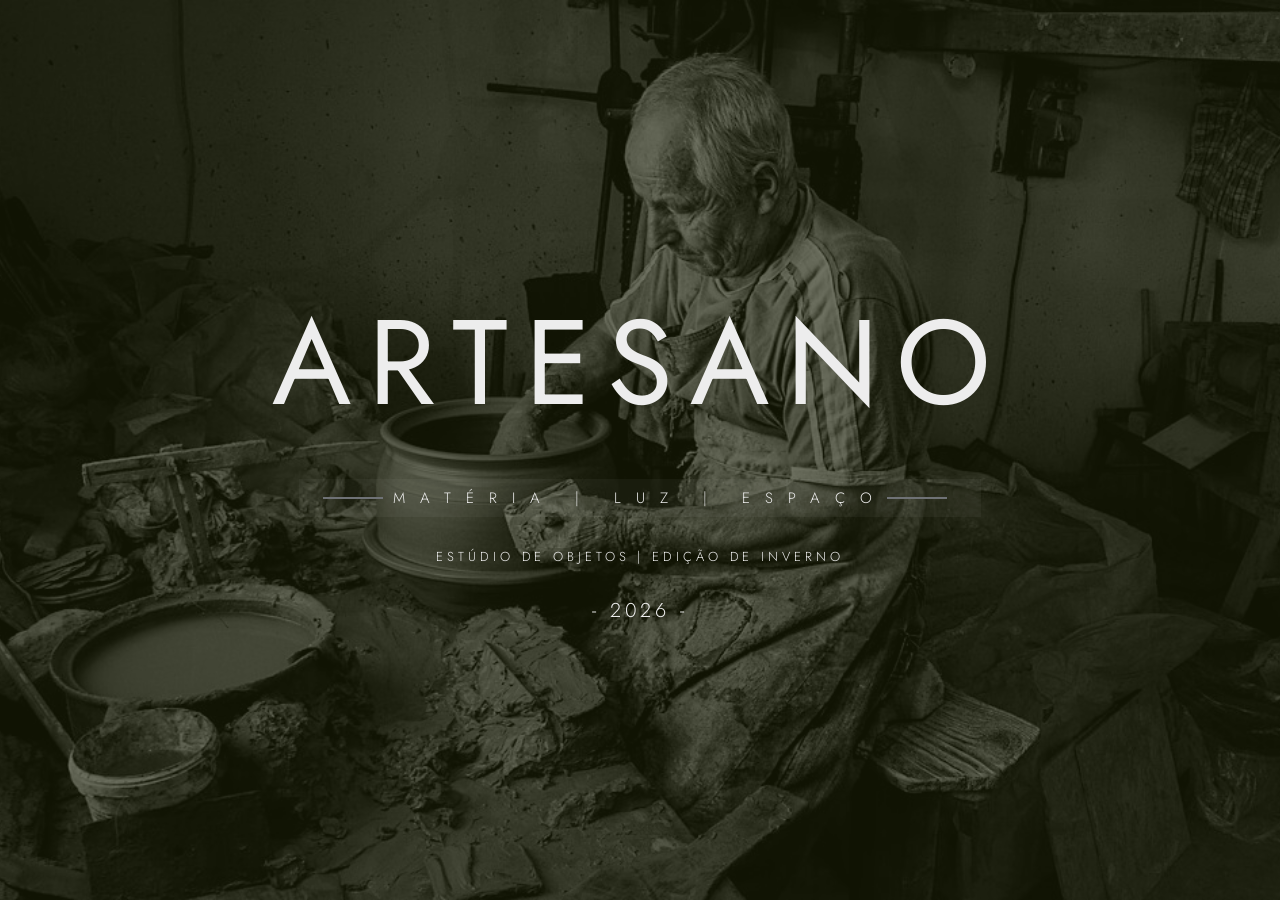
==== index.html @ 6c8c68c2 "atualização da pagina Artesano" ====
<!DOCTYPE html>
<html lang="pt-BR">
<head>
    <meta charset="UTF-8">
    <meta name="viewport" content="width=device-width, initial-scale=1.0">
    <title>Artesano</title>

    <link rel="preconnect" href="https://fonts.googleapis.com">
    <link rel="preconnect" href="https://fonts.gstatic.com" crossorigin>
    <link href="https://fonts.googleapis.com/css2?family=Cormorant+Garamond:ital,wght@0,300;0,400;1,300&family=Jost:wght@300;400;500&display=swap" rel="stylesheet">

    <link rel="stylesheet" href="style.css">
</head>
<body>
    <section id="hero">
        <img src="img/hero-atelie.jpg" alt="artesão esculpindo uma peça">

        <div>
            <h1>ARTESANO</h1>
            <h2>MATÉRIA | LUZ | ESPAÇO</h2>
            <p>ESTÚDIO DE OBJETOS | EDIÇÃO DE INVERNO</p>
            <p><span>- 2026 -</span></p>
        </div>
    </section>
</body>
</html>
---- style.css ----
* {
    margin: 0;
    padding: 0;
    box-sizing: border-box;
}

body {
    font-family: 'Jost', sans-serif;
    color: #ededed;
    background-color: #2c1d0a;
}

#hero {
    position: relative;
    width: 100%;
    height: 100vh; 
    display: flex;
    justify-content: center;
    align-items: center; 
    text-align: center;
    z-index: 1; 
}

#hero img {
    position: absolute;
    top: 0;
    left: 0;
    width: 100%;
    height: 100%;
    object-fit: cover; 
    z-index: -2; 
}

#hero::before {
    content: "";
    position: absolute;
    top: 0;
    left: 0;
    width: 100%;
    height: 100%;
    background-color: #1b1f05c8;
    opacity: 0.8; 
    z-index: -1; 
}

#hero div {
    display: flex;
    flex-direction: column; 
    align-items: center;
    gap: 30px;
}

#hero h1 {
    font-weight: 400;
    font-size: 120px;
    letter-spacing: 0.14em;
}

#hero h2 {
    display: flex;
    align-items: center;
    font-weight: 300;
    font-size: 15px;
    letter-spacing: 1em;
    background-color: rgba(255, 255, 255, 0.04); 
    padding: 8px 24px; 
}

#hero h2::before,
#hero h2::after {
    content: "";
    display: block;
    width: 60px; 
    border-top: 2px solid #6f7276; 
}

#hero h2::before , #hero h2::after {
    margin-right: 10px;
}

#hero p {
    font-weight: 300;
    font-size: 13px;
    letter-spacing: 0.30em;
}

span {
  font-size: 20px;  
}
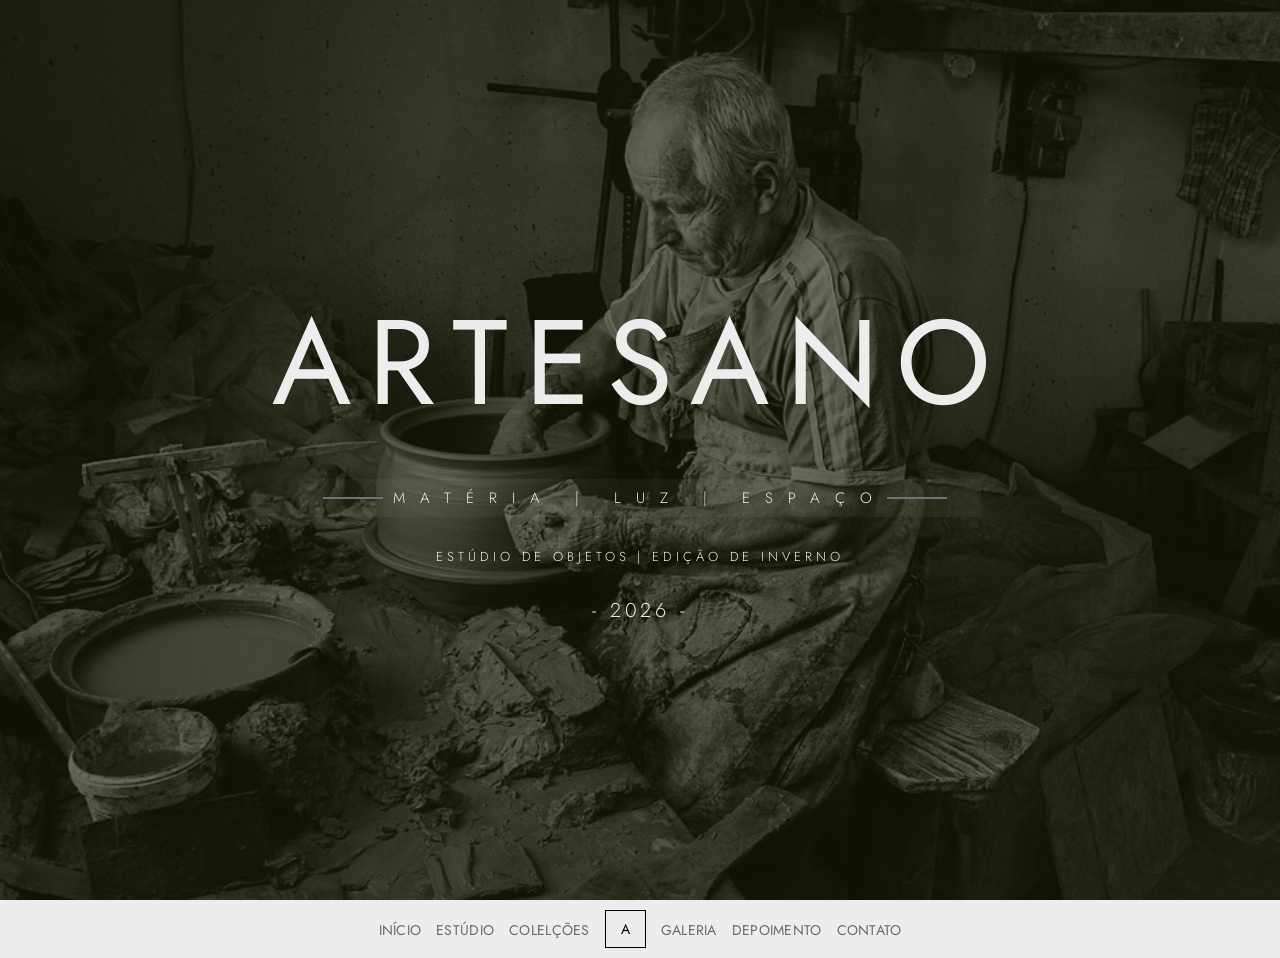
==== commit 1a026efd: "construção de barra de navegação" ====
--- a/index.html
+++ b/index.html
@@ -22,5 +22,18 @@
             <p><span>- 2026 -</span></p>
         </div>
     </section>
+
+    <nav class="menu">
+        <ul class="menu-list">
+            <li class="menu-item"> <a href="#" class="menu-link">INÍCIO</a></li>
+            <li class="menu-item"> <a href="#" class="menu-link">ESTÚDIO</a></li>
+            <li class="menu-item"> <a href="#" class="menu-link">COLELÇÕES</a></li>
+            <li class="menu-item" id="menu-logo"> <a href="#" class="menu-link">A</a></li>
+            <li class="menu-item"> <a href="#" class="menu-link">GALERIA</a></li>
+            <li class="menu-item"> <a href="#" class="menu-link">DEPOIMENTO</a></li>
+            <li class="menu-item"> <a href="#" class="menu-link">CONTATO</a></li>
+        </ul>
+    </nav>
+
 </body>
 </html>
--- a/style.css
+++ b/style.css
@@ -86,4 +86,52 @@
 
 span {
   font-size: 20px;  
+}
+
+.menu {
+    background-color: #ededed;
+    color: black;
+    display: block;
+    padding: 10px;
+    
+}
+
+.menu-list {
+    list-style: none;
+    display: flex;
+    flex-wrap: wrap;
+    justify-content: center;
+    align-items: center;
+    gap: 15px;
+}
+
+.menu-item {
+
+}
+
+.menu-link {
+    text-decoration: none;
+    color: #6a6a6a;
+    font-size: 14px;
+    text-transform: uppercase;
+    letter-spacing: 0.28px;
+}
+
+#menu-logo a {
+    display: block;
+    border: 1px solid #000;
+    padding: 8px 15px;
+    text-align: center;
+    color: #000;
+    letter-spacing: 0;
+}
+
+#menu-logo a:hover {
+    color: #6a6a6a;
+    border-color: #6a6a6a;
+}
+
+.menu-item :hover {
+    color: #000;
+    
 }
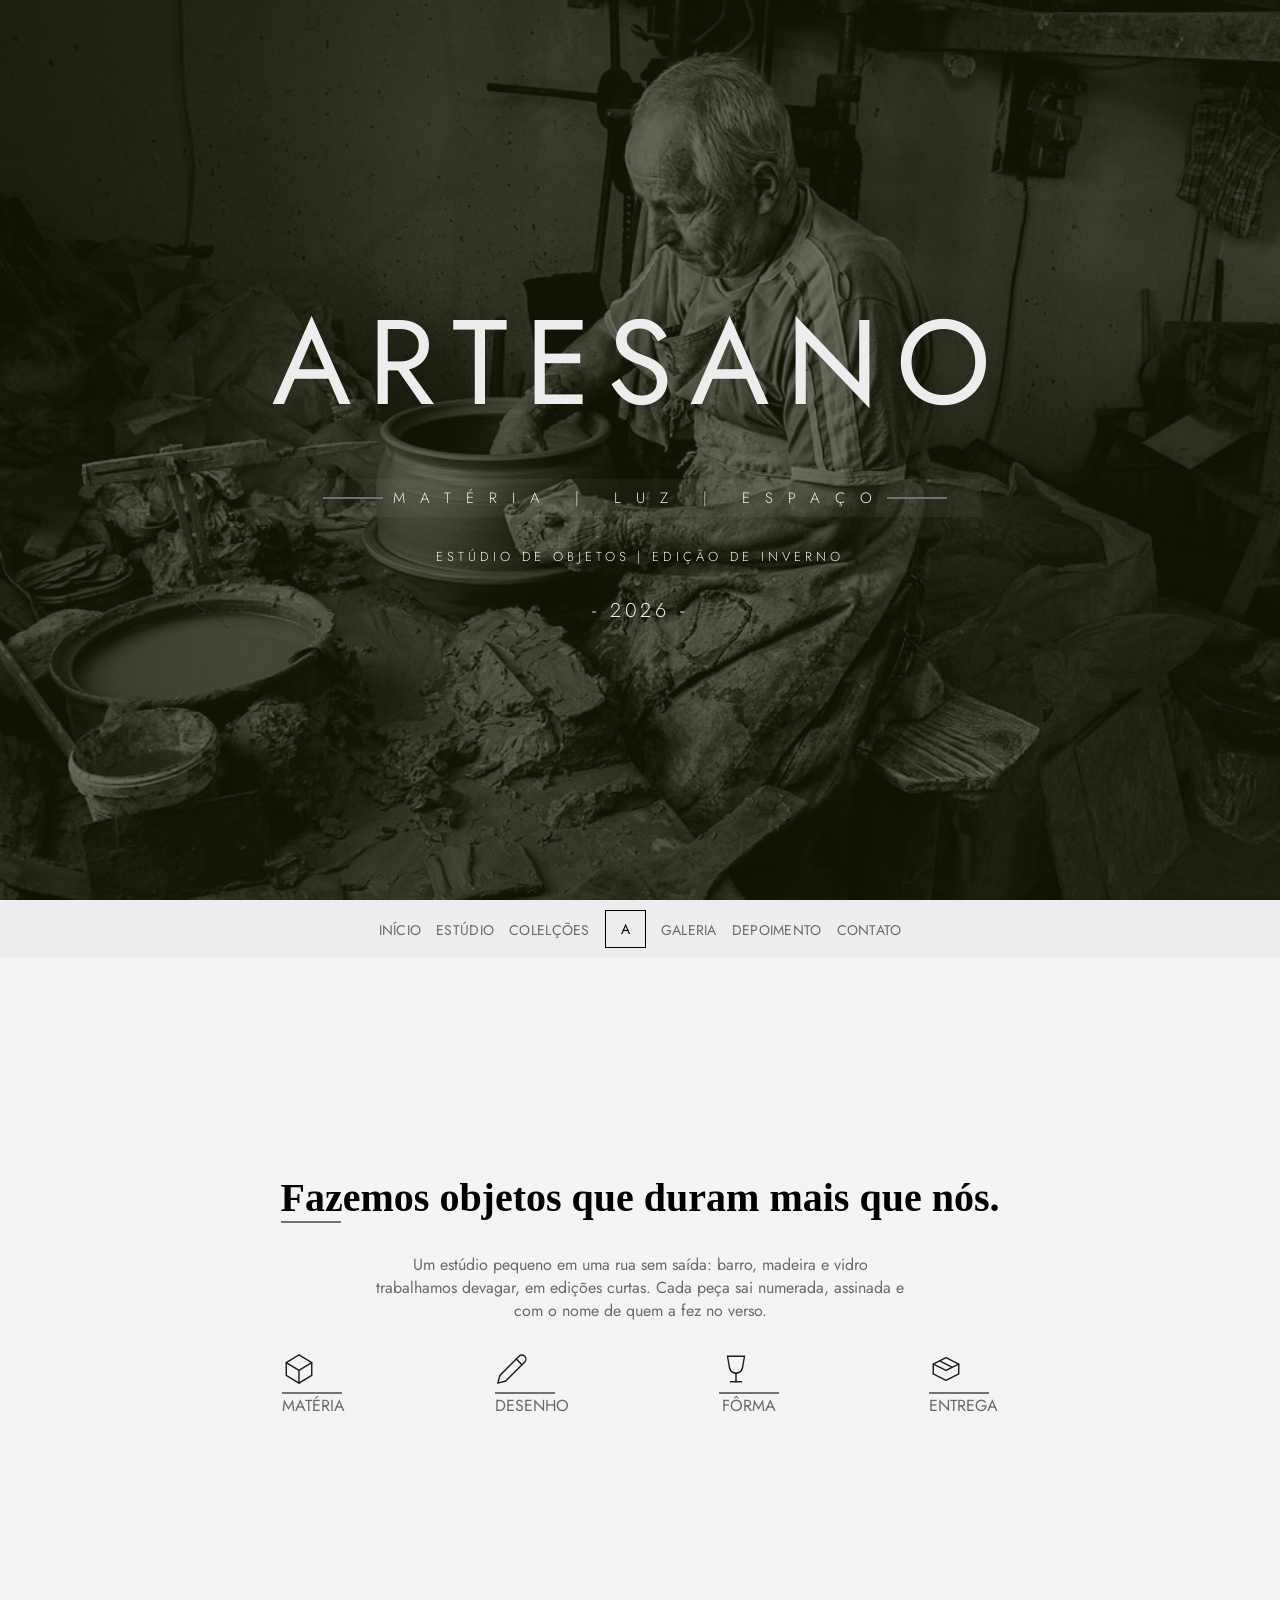
==== commit abcbae7c: "pagina de estudio" ====
--- a/index.html
+++ b/index.html
@@ -35,5 +35,35 @@
         </ul>
     </nav>
 
+    <section id="estudio">
+        <h2 id="h2-estudio">Fazemos objetos que duram mais que nós.</h2>
+
+        <p id="p-estudio">
+            Um estúdio pequeno em uma rua sem saída: barro, madeira e vidro <br>
+            trabalhamos devagar, em edições curtas. Cada peça sai numerada, assinada e <br>
+            com o nome de quem a fez no verso.
+        </p>
+
+        <div id="estudio-itens">
+            <div>
+                <img src="img/icone-materia.svg" alt="caixa">
+                <p>MATÉRIA</p>
+            </div>
+            <div>
+                <img src="img/icone-desenho.svg" alt="caneta">
+                <p>DESENHO</p>
+            </div>
+            <div>
+                <img src="img/icone-forma.svg" alt="taça">
+                <p>FÔRMA</p>
+            </div>
+            <div>
+                <img src="img/icone-entrega.svg" alt="pacote">
+                <p>ENTREGA</p>
+            </div>
+        </div>
+
+    </section>
+
 </body>
 </html>
--- a/style.css
+++ b/style.css
@@ -105,10 +105,6 @@
     gap: 15px;
 }
 
-.menu-item {
-
-}
-
 .menu-link {
     text-decoration: none;
     color: #6a6a6a;
@@ -133,5 +129,45 @@
 
 .menu-item :hover {
     color: #000;
-    
+}
+
+#estudio {
+    background-color: #f4f4f5;
+    color: #000;
+    height: 75vh;
+    display: flex;
+    flex-direction: column;
+    justify-content: center;
+    align-items: center;
+    gap: 30px;
+}
+
+#h2-estudio {
+    font-size: 40px;
+    font-family: Cormorant Garamond;
+}
+
+#estudio h2::after {
+    content: "";
+    display: block;
+    width: 60px; 
+    border-top: 2px solid #6f7276; 
+}
+
+#estudio p {
+    max-width: 600px;
+    text-align: center;
+    color: #6a6a6a;
+}
+
+#estudio-itens {
+    display: flex;
+    gap: 150px;
+}
+
+#estudio-itens div p::before {
+    content: "";
+    display: block;
+    width: 60px; 
+    border-top: 2px solid #6f7276;
 }
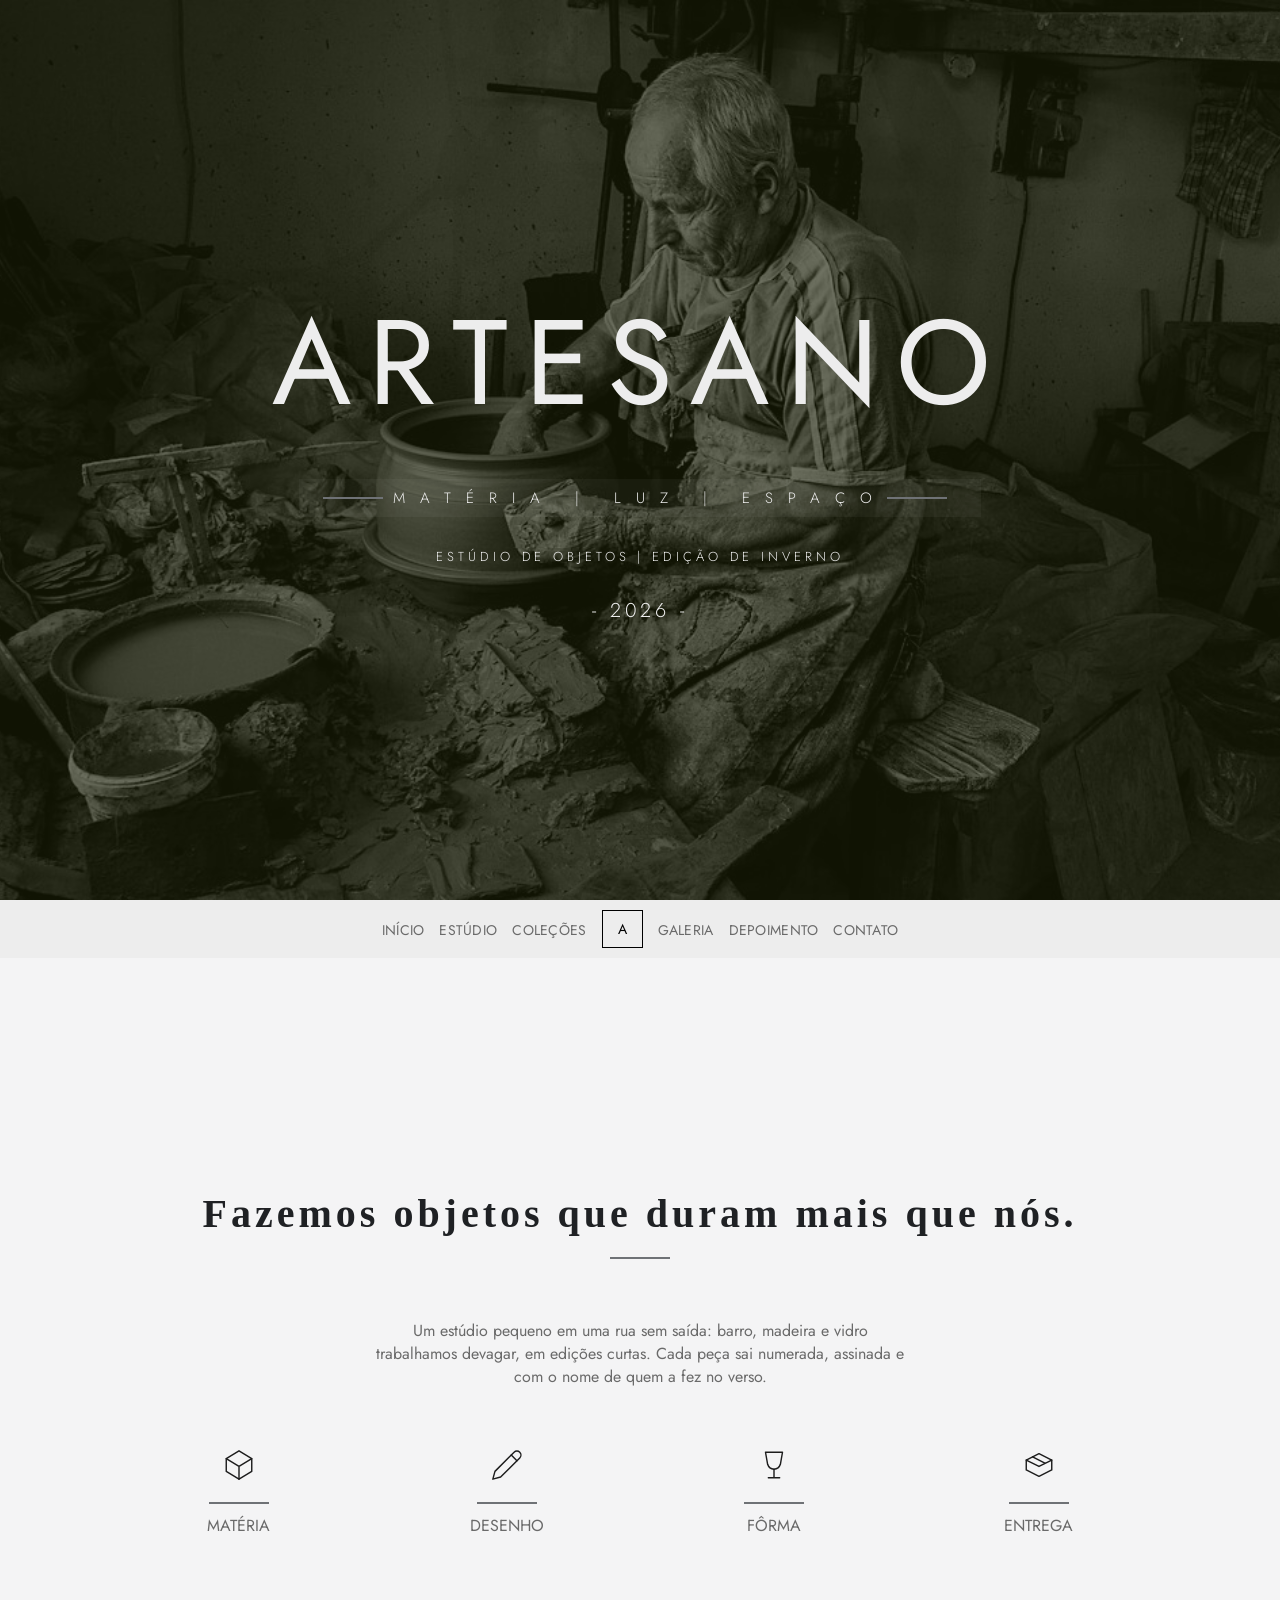
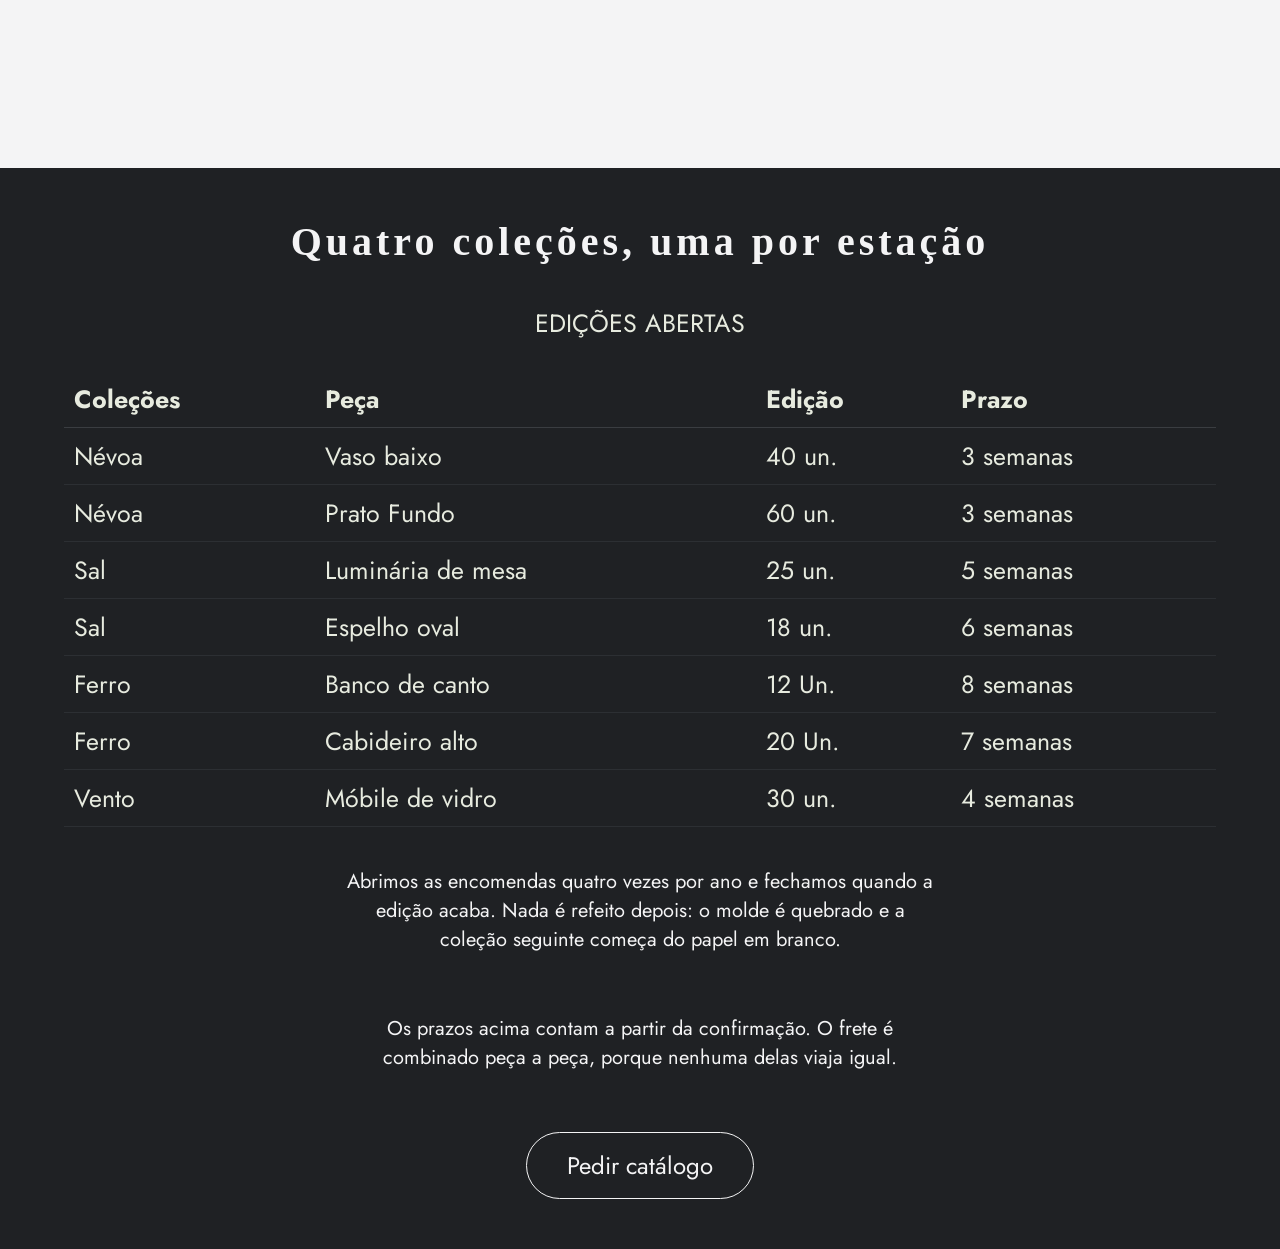
==== commit 7bdae833: "adicionando pagina de tabela de coleções" ====
--- a/index.html
+++ b/index.html
@@ -25,9 +25,9 @@
 
     <nav class="menu">
         <ul class="menu-list">
-            <li class="menu-item"> <a href="#" class="menu-link">INÍCIO</a></li>
-            <li class="menu-item"> <a href="#" class="menu-link">ESTÚDIO</a></li>
-            <li class="menu-item"> <a href="#" class="menu-link">COLELÇÕES</a></li>
+            <li class="menu-item"> <a href="#hero" class="menu-link">INÍCIO</a></li>
+            <li class="menu-item"> <a href="#estudio" class="menu-link">ESTÚDIO</a></li>
+            <li class="menu-item"> <a href="#colecoes" class="menu-link">COLEÇÕES</a></li>
             <li class="menu-item" id="menu-logo"> <a href="#" class="menu-link">A</a></li>
             <li class="menu-item"> <a href="#" class="menu-link">GALERIA</a></li>
             <li class="menu-item"> <a href="#" class="menu-link">DEPOIMENTO</a></li>
@@ -35,9 +35,9 @@
         </ul>
     </nav>
 
-    <section id="estudio">
-        <h2 id="h2-estudio">Fazemos objetos que duram mais que nós.</h2>
-
+    <section id="estudio" class="light">
+        <h2 id="h2-estudio" class="section-titlle">Fazemos objetos que duram mais que nós.</h2>
+        
         <p id="p-estudio">
             Um estúdio pequeno em uma rua sem saída: barro, madeira e vidro <br>
             trabalhamos devagar, em edições curtas. Cada peça sai numerada, assinada e <br>
@@ -65,5 +65,76 @@
 
     </section>
 
+    <section id="colecoes" class="dark">
+        <h2 id="h2-colecoes" class="section-titlle"> Quatro coleções, uma por estação</h2>
+
+        <table>
+            <caption>EDIÇÕES ABERTAS</caption>
+            <thead>
+                <tr>
+                    <th>Coleções</th>
+                    <th>Peça</th>
+                    <th>Edição</th>
+                    <th>Prazo</th>
+                </tr>
+                <tr>
+                    <td>Névoa</td>
+                    <td>Vaso baixo</td>
+                    <td>40 un.</td>
+                    <td>3 semanas</td>
+                </tr>
+                <tr>
+                    <td>Névoa</td>
+                    <td>Prato Fundo</td>
+                    <td>60 un.</td>
+                    <td>3 semanas</td>
+                </tr>
+                <tr>
+                    <td>Sal</td>
+                    <td>Luminária de mesa</td>
+                    <td>25 un.</td>
+                    <td>5 semanas</td>
+                </tr>
+                <tr>
+                    <td>Sal</td>
+                    <td>Espelho oval</td>
+                    <td>18 un.</td>
+                    <td>6 semanas</td>
+                </tr>
+                <tr>
+                    <td>Ferro</td>
+                    <td>Banco de canto</td>
+                    <td>12 Un.</td>
+                    <td>8 semanas</td>
+                </tr>
+                <tr>
+                    <td>Ferro</td>
+                    <td>Cabideiro alto</td>
+                    <td>20 Un.</td>
+                    <td>7 semanas</td>
+                </tr>
+                <tr>
+                    <td>Vento</td>
+                    <td>Móbile de vidro</td>
+                    <td>30 un.</td>
+                    <td>4 semanas</td>
+                </tr>
+            </thead>
+            
+        </table>
+
+        <p>
+            Abrimos as encomendas quatro vezes por ano e fechamos quando a edição
+            acaba. Nada é refeito depois: o molde é quebrado e a coleção seguinte
+            começa do papel em branco.
+        </p>
+        <p>
+            Os prazos acima contam a partir da confirmação. O frete é combinado
+            peça a peça, porque nenhuma delas viaja igual.
+        </p>
+
+        <a href="#">Pedir catálogo</a>
+    </section>
+
 </body>
 </html>
--- a/style.css
+++ b/style.css
@@ -8,6 +8,7 @@
     font-family: 'Jost', sans-serif;
     color: #ededed;
     background-color: #2c1d0a;
+    min-height: 100%;
 }
 
 #hero {
@@ -93,7 +94,8 @@
     color: black;
     display: block;
     padding: 10px;
-    
+    position: sticky;
+    top: 0;
 }
 
 .menu-list {
@@ -131,18 +133,30 @@
     color: #000;
 }
 
+section.light {
+    background-color: #f4f4f5;
+    color: #1f2124;
+}
+
+section.dark {
+    background-color: #1f2124;
+    color: #f4f4f5;
+}
+
+section .section-titlle {
+    letter-spacing: 0.10em;
+}
+
 #estudio {
-    background-color: #f4f4f5;
-    color: #000;
-    height: 75vh;
+    height: 90vh;
     display: flex;
     flex-direction: column;
     justify-content: center;
     align-items: center;
-    gap: 30px;
-}
-
-#h2-estudio {
+    gap:60px;
+}
+
+#h2-estudio, #h2-colecoes {
     font-size: 40px;
     font-family: Cormorant Garamond;
 }
@@ -152,6 +166,7 @@
     display: block;
     width: 60px; 
     border-top: 2px solid #6f7276; 
+    margin: 20px auto 0;
 }
 
 #estudio p {
@@ -162,7 +177,15 @@
 
 #estudio-itens {
     display: flex;
-    gap: 150px;
+    gap: 200px;
+    justify-content: center;
+}
+
+#estudio-itens div {
+    display: flex;
+    flex-direction: column;
+    align-items: center; 
+    gap: 20px; 
 }
 
 #estudio-itens div p::before {
@@ -170,4 +193,57 @@
     display: block;
     width: 60px; 
     border-top: 2px solid #6f7276;
-}+    margin: 0 auto 10px auto;
+}
+
+#colecoes{
+    min-height: 75%;
+    display: flex;
+    flex-direction: column;
+    align-items: center;
+    justify-content: center;
+    gap: 40px;
+    padding: 50px 0;
+}
+
+#colecoes table caption {
+    margin-bottom: 30px;
+}
+
+#colecoes table {
+    width: 90%;
+    font-size: 25px;
+    border-collapse: collapse;
+    color: #e7ebdf;
+    font-family: 'Jost', sans-serif;
+}
+
+#colecoes table td {
+    text-align: left;
+    padding: 10px;
+    border-top: 1px solid #3a3d41;
+    border-bottom: 1px solid #2c2f33;
+}
+
+#colecoes table th {
+    text-align: left;
+    padding: 10px;
+}
+
+#colecoes p {
+    text-align: center;
+    font-size: 20px;
+    max-width: 600px;
+    font-family: 'Jost', sans-serif;
+    padding-bottom: 20px;
+}
+
+#colecoes a {
+    text-decoration: none;
+    color: #f4f4f5;
+    border: 1px solid #f4f4f5;
+    border-radius: 50px;
+    padding: 15px 40px;
+    font-size: 24px;
+}
+
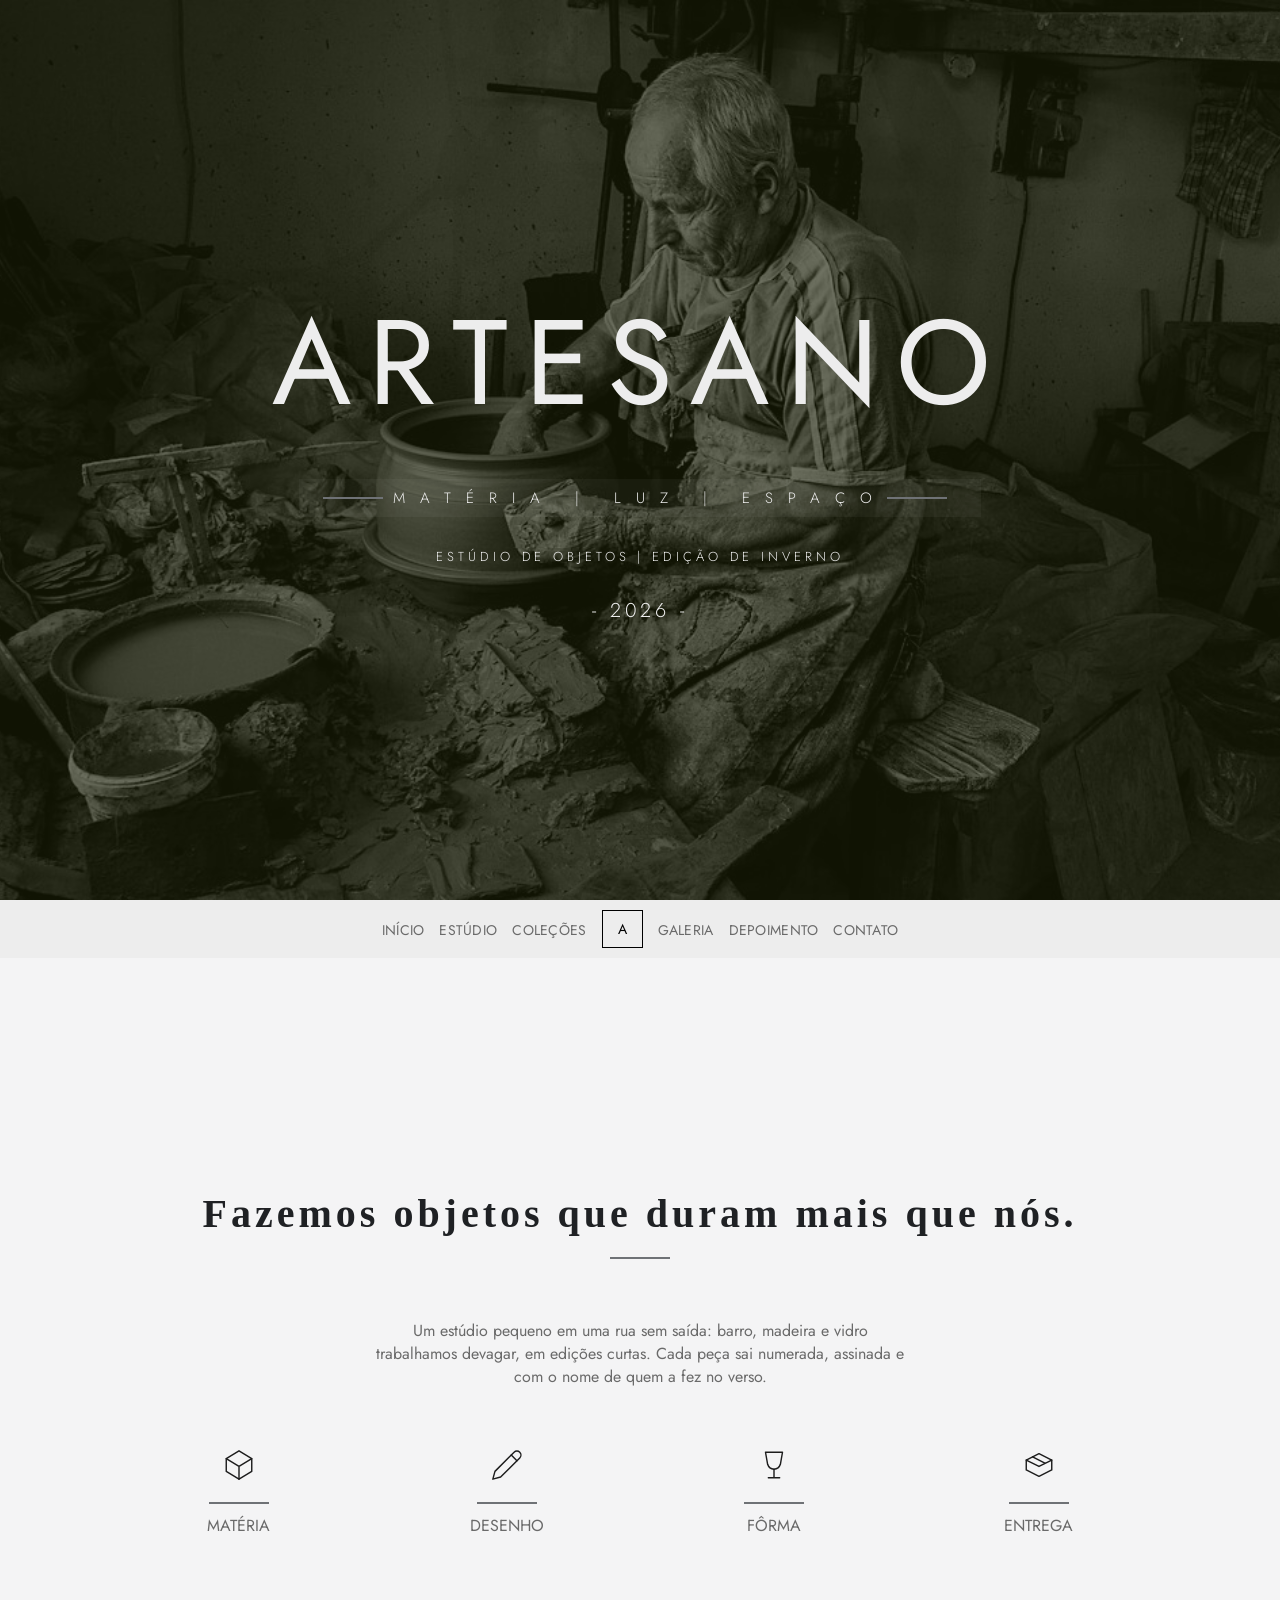
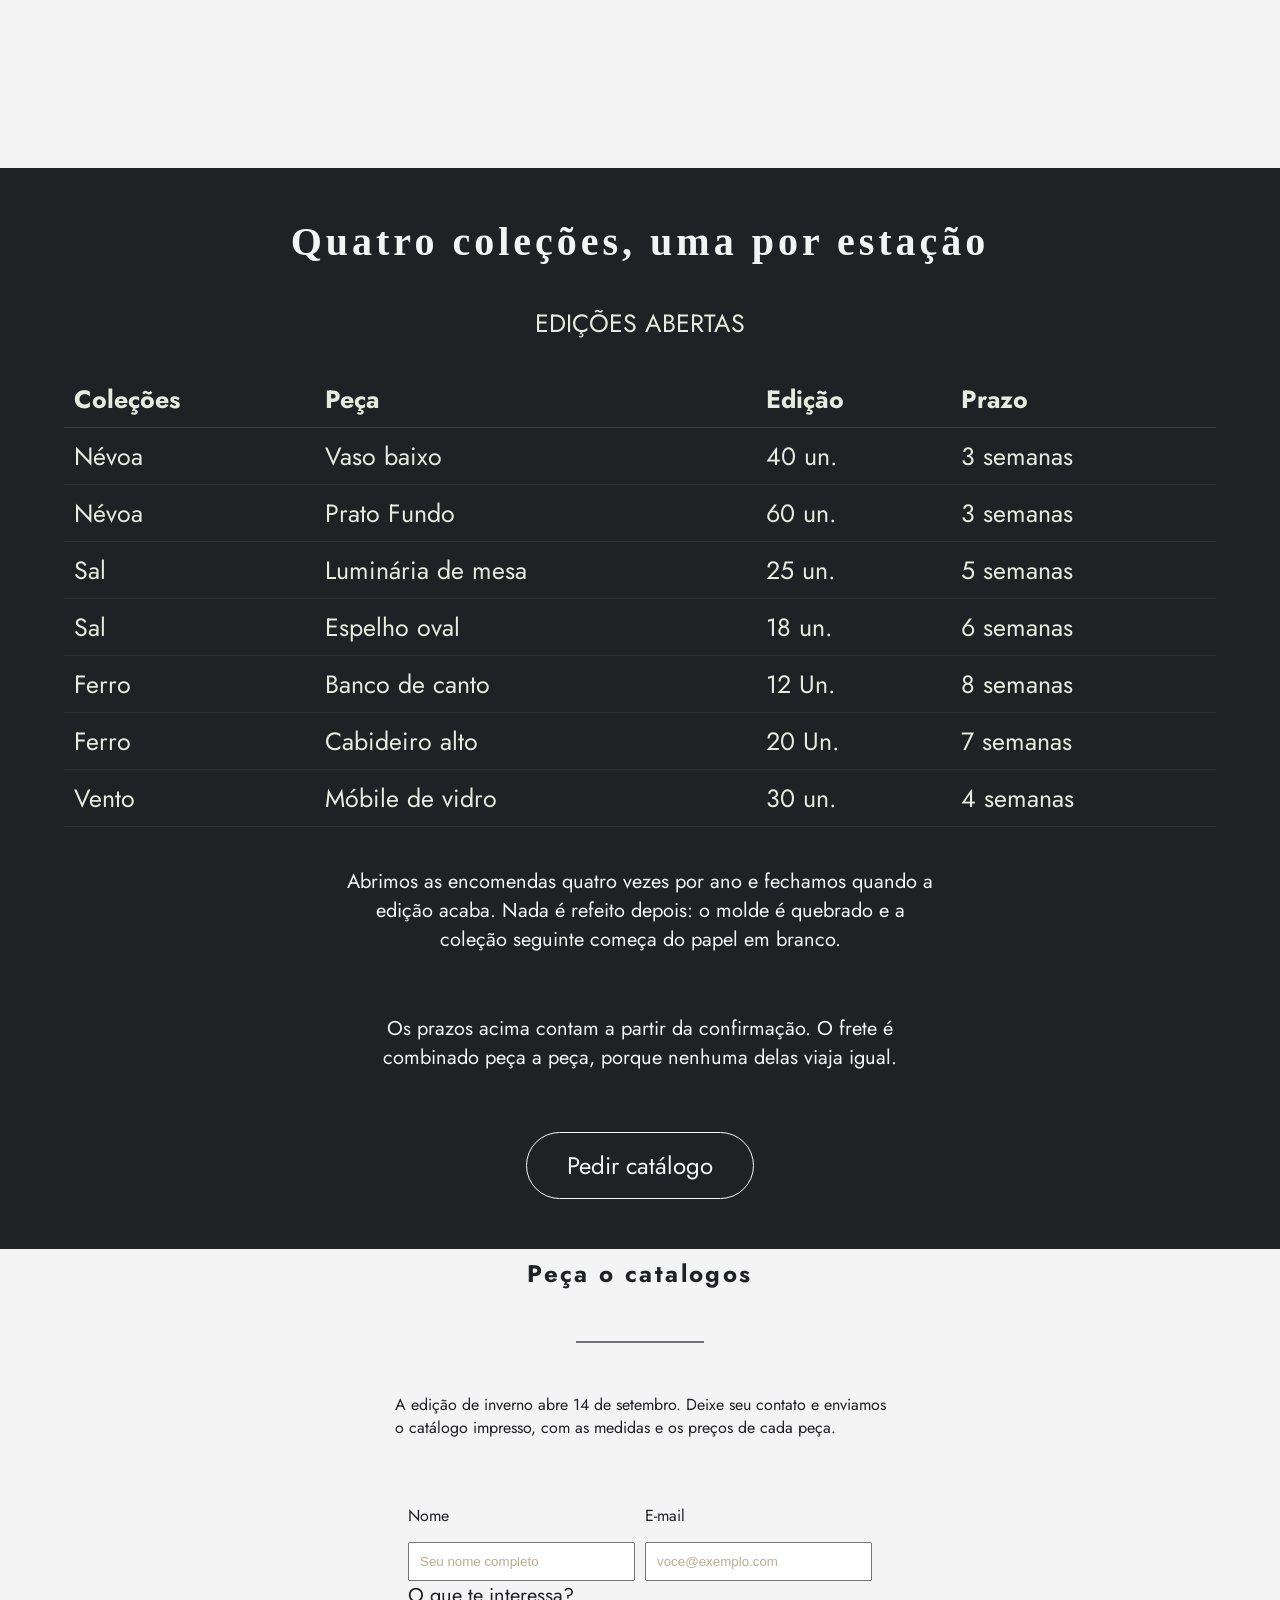
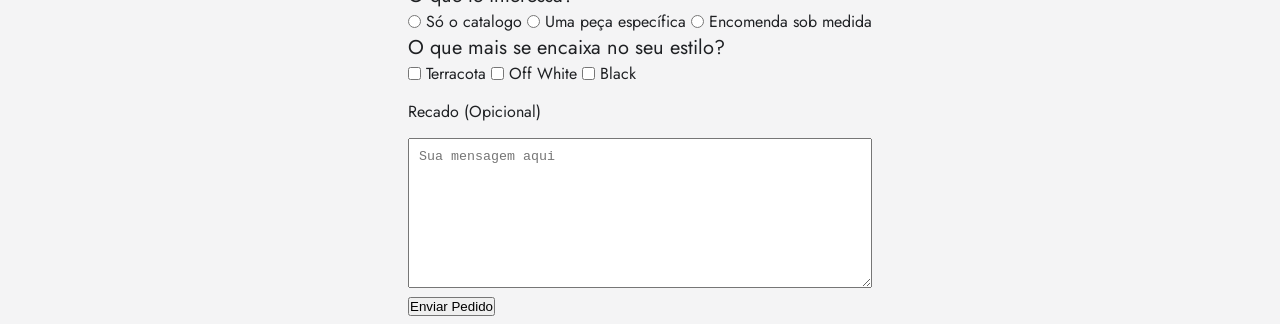
==== commit 3936c216: "adicionada págna de formulário" ====
--- a/index.html
+++ b/index.html
@@ -136,5 +136,50 @@
         <a href="#">Pedir catálogo</a>
     </section>
 
+    <section id="contato" class="light">
+        <h2 class="section-titlle">Peça o catalogos</h2>
+        <hr>
+        <p>
+            A edição de inverno abre 14 de setembro. Deixe seu contato e enviamos
+            <br/>
+            o catálogo impresso, com as medidas e os preços de cada peça.
+        </p>
+
+        <form>
+            <div class="form-inline">
+                <div>
+                    <label for="">Nome</label>
+                    <input type="text" placeholder="Seu nome completo">
+                </div>
+                <div>
+                    <label for="">E-mail</label>
+                    <input type="text" placeholder="voce@exemplo.com">
+                </div>
+            </div>
+            <span class="label-block">O que te interessa?</span>
+            <div class="input-radio">
+                    <input type="radio" id="catalogo" name="interesse" value="catalogo">
+                    <label for="catalogo">Só o catalogo</label>
+                    <input type="radio" id="peca" name="interesse" value="peca">
+                    <label for="peca">Uma peça específica</label>
+                    <input type="radio" id="encomenda" name="interesse" value="encomenda">
+                    <label for="encomenda">Encomenda sob medida</label>
+            </div>
+            <span class="label-block">O que mais se encaixa no seu estilo?</span>
+            <div class="input-checkbox">
+                <input type="checkbox" id="terracota" name="estilo[]" value="terracota">
+                <label for="terracota" >Terracota</label>
+                <input type="checkbox" id="off-white" name="estilo[]" value="off-white">
+                <label for="off-white">Off White</label>
+                <input type="checkbox" id="black" name="estilo[]" value="black">
+                <label for="black" >Black</label>
+            </div>
+            <div class="input-recado">
+                <label for="">Recado (Opicional)</label>
+                <textarea placeholder="Sua mensagem aqui"></textarea>
+            </div>
+            <button>Enviar Pedido</button>
+        </form>
+    </section>
 </body>
 </html>
--- a/style.css
+++ b/style.css
@@ -247,3 +247,58 @@
     font-size: 24px;
 }
 
+/* CONTATO */
+#contato {
+    min-height: 75vh;
+    display: flex;
+    flex-direction: Column;
+    justify-content: center;
+    align-items: center;
+    gap: 50px;
+}
+
+form .form-inline {
+    display: flex;
+    gap: 10px;
+}
+
+form .form-inline label,
+form .form-inline label-block {
+    display: block;
+    margin: 15px 0;
+}
+
+form .form-inline input:not([checkbox]), 
+form .form-inline div {
+    width: 100%;;
+}
+
+form input, form textarea {
+    padding: 10px ;
+}
+
+form .input-radio, form .input-checkbox {
+    display: flex;
+    gap: 5px;
+}
+
+form .input-recado label {
+    display: block;
+    margin: 15px 0;
+}
+form .input-recado textarea {
+    width: 100%;
+    height: 150px;
+}
+
+hr {
+    border: none; 
+    height: 2px; 
+    background-color: #6f7276; 
+    width: 10%;
+}
+
+input::placeholder {
+  color: #a39070be;
+  opacity: 1; /* Necessário para alguns navegadores como o Firefox */
+}
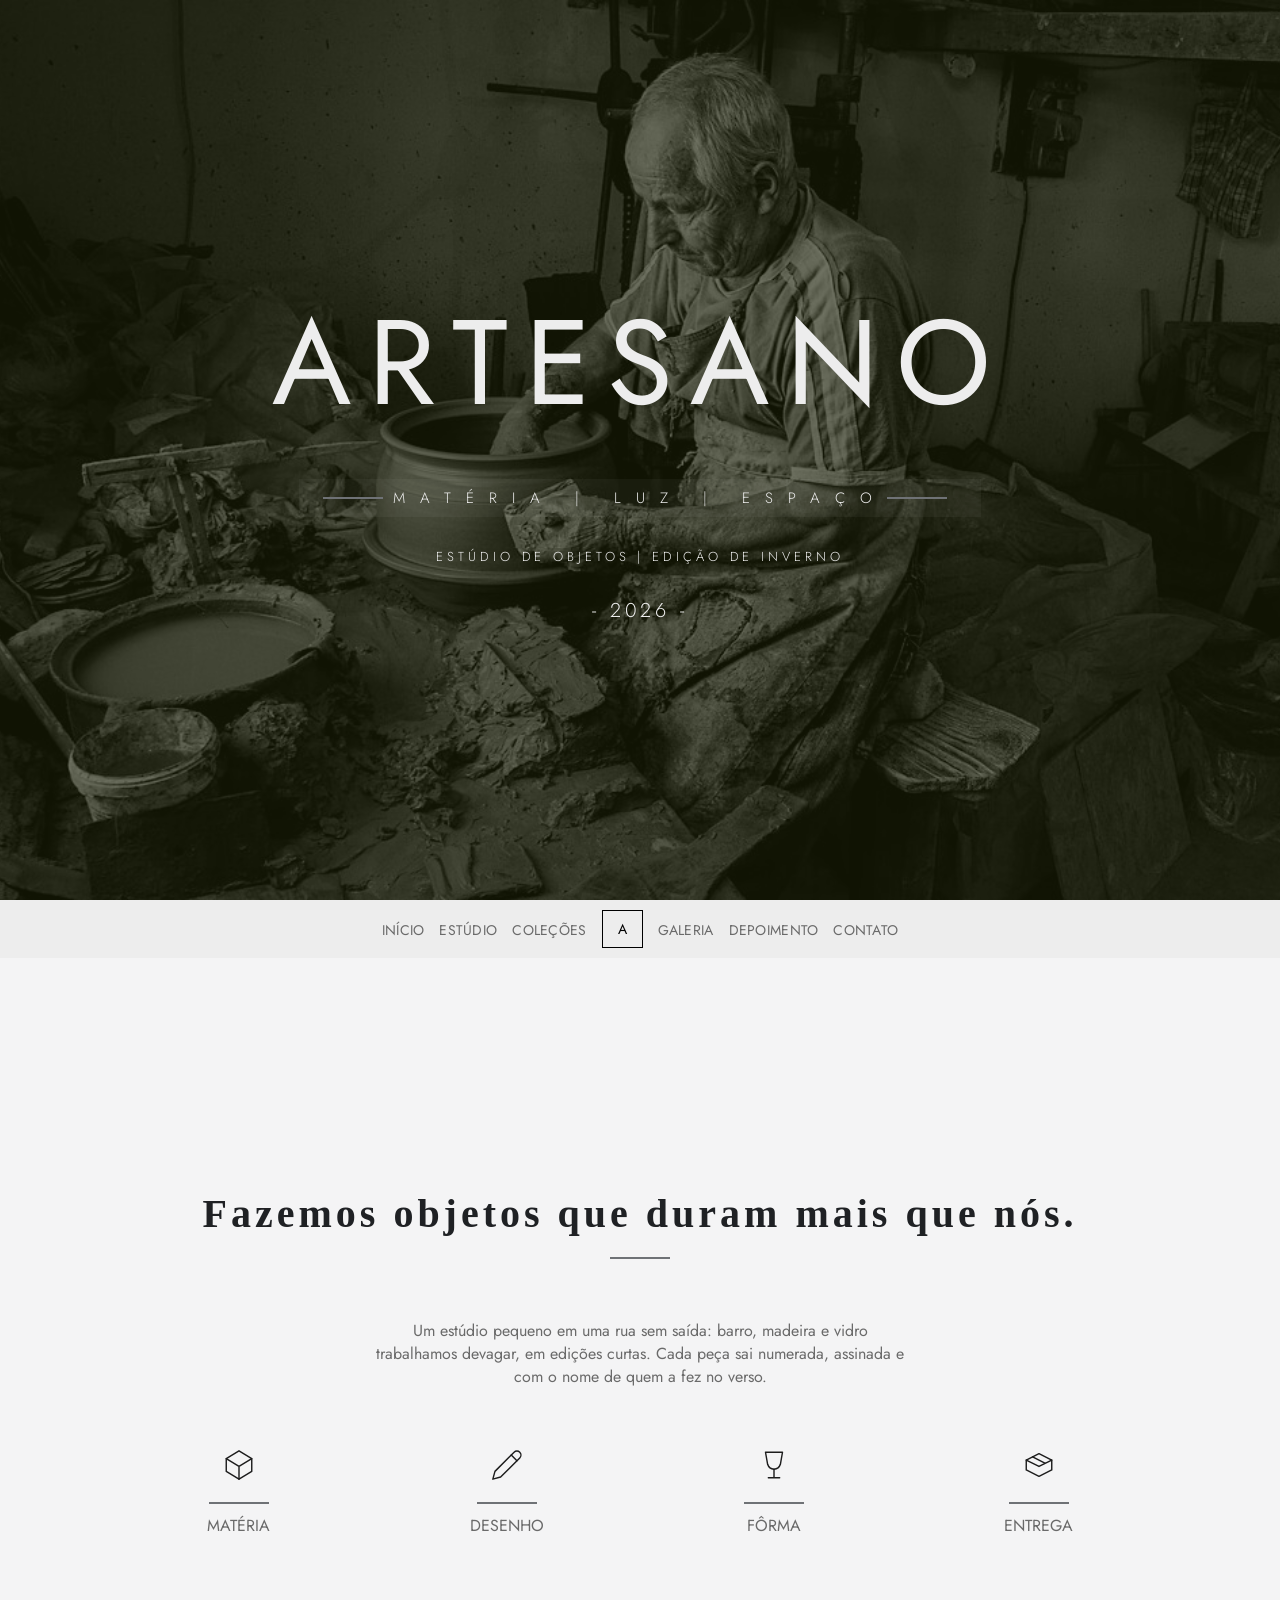
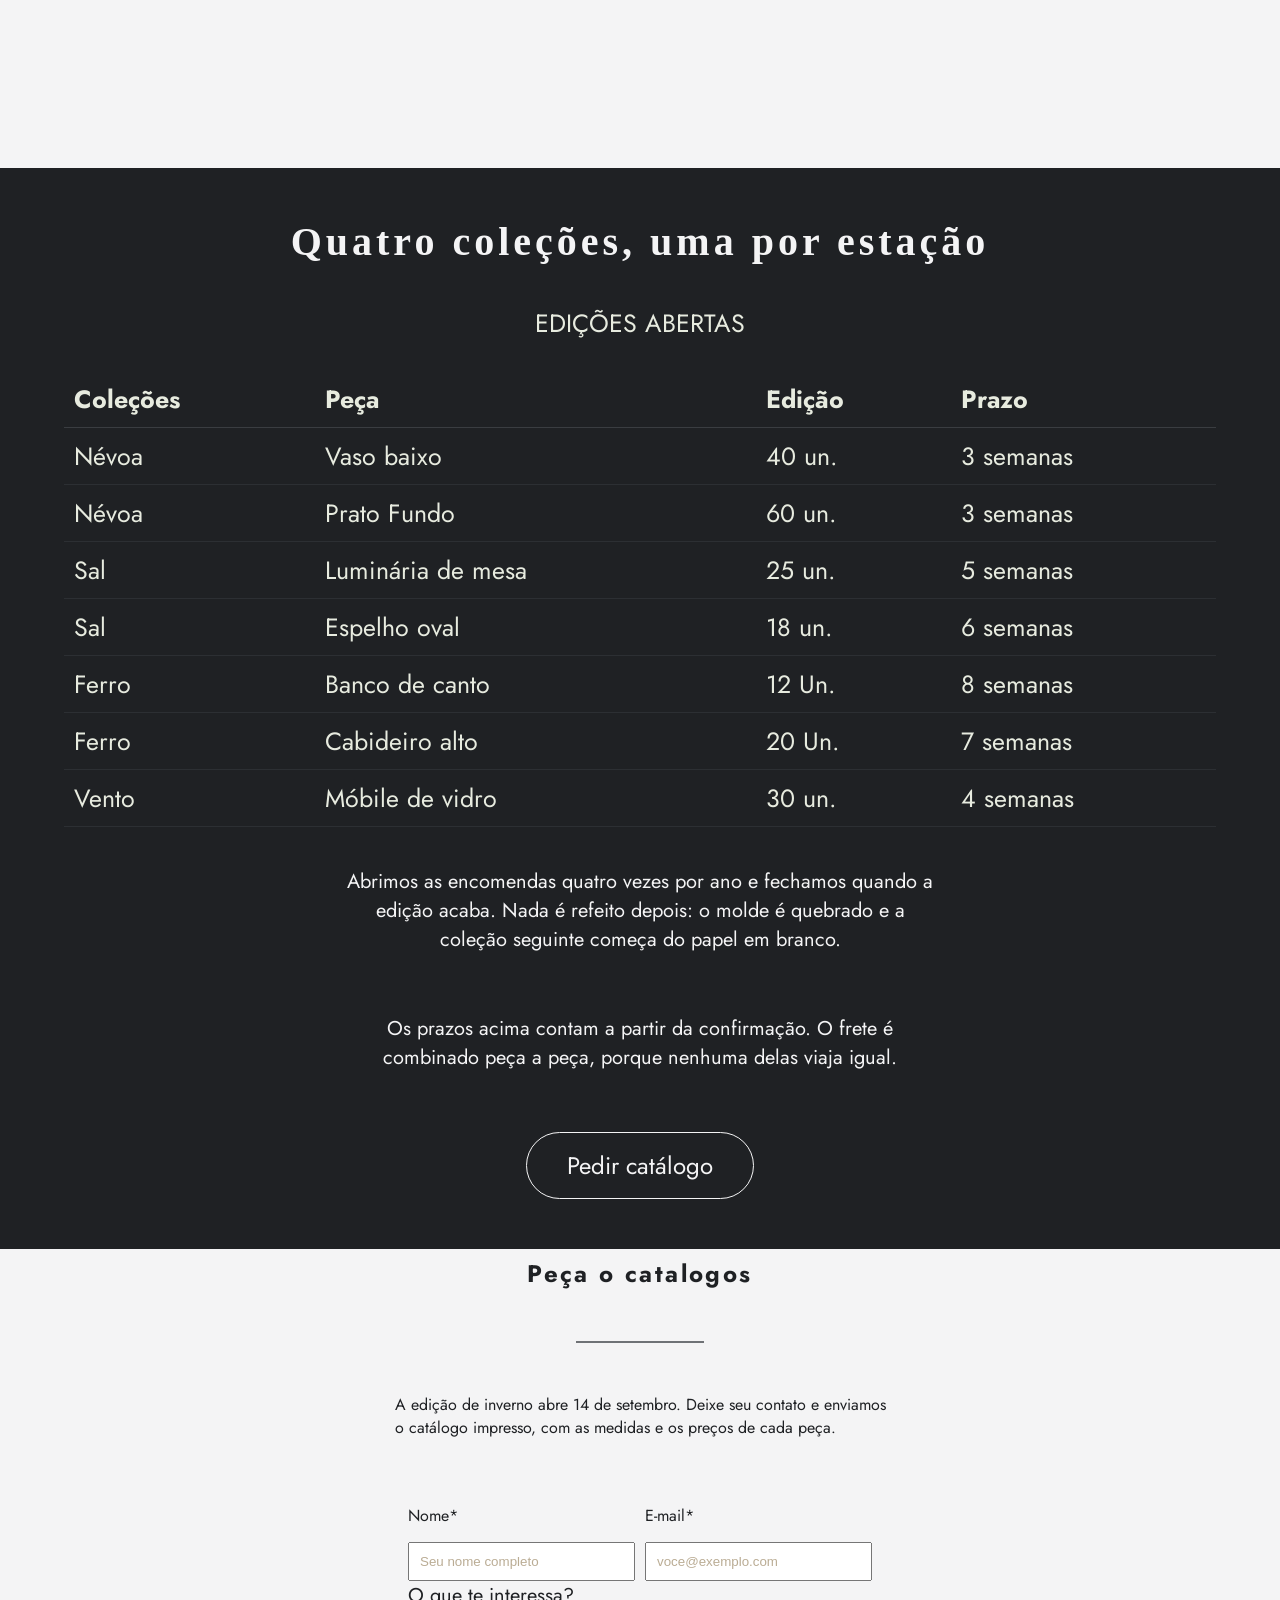
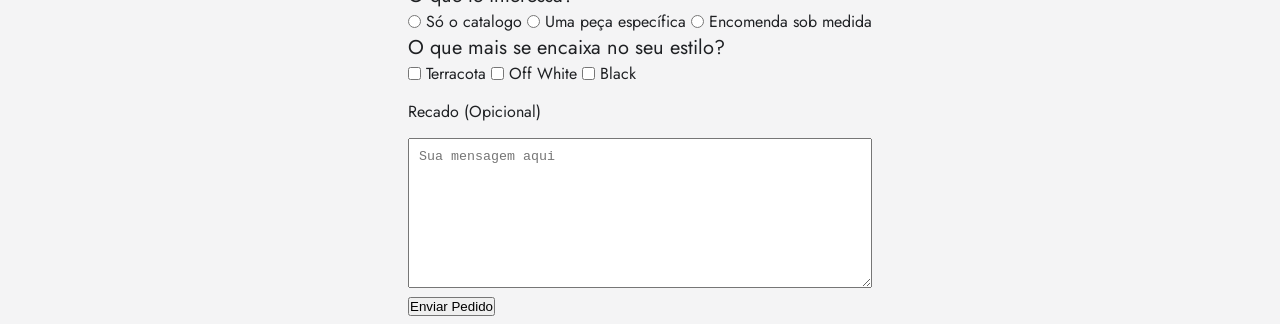
==== commit c31afddf: "atualização" ====
--- a/index.html
+++ b/index.html
@@ -145,15 +145,15 @@
             o catálogo impresso, com as medidas e os preços de cada peça.
         </p>
 
-        <form>
+        <form action="https://webhook.site/a69dab30-39e8-46ce-bd11-bb835cd629a3">
             <div class="form-inline">
                 <div>
-                    <label for="">Nome</label>
-                    <input type="text" placeholder="Seu nome completo">
+                    <label for="">Nome*</label>
+                    <input type="text" name="nome" placeholder="Seu nome completo" minlength="3" required>
                 </div>
                 <div>
-                    <label for="">E-mail</label>
-                    <input type="text" placeholder="voce@exemplo.com">
+                    <label for="">E-mail*</label>
+                    <input type="email" name="E-mail" placeholder="voce@exemplo.com" required>
                 </div>
             </div>
             <span class="label-block">O que te interessa?</span>
